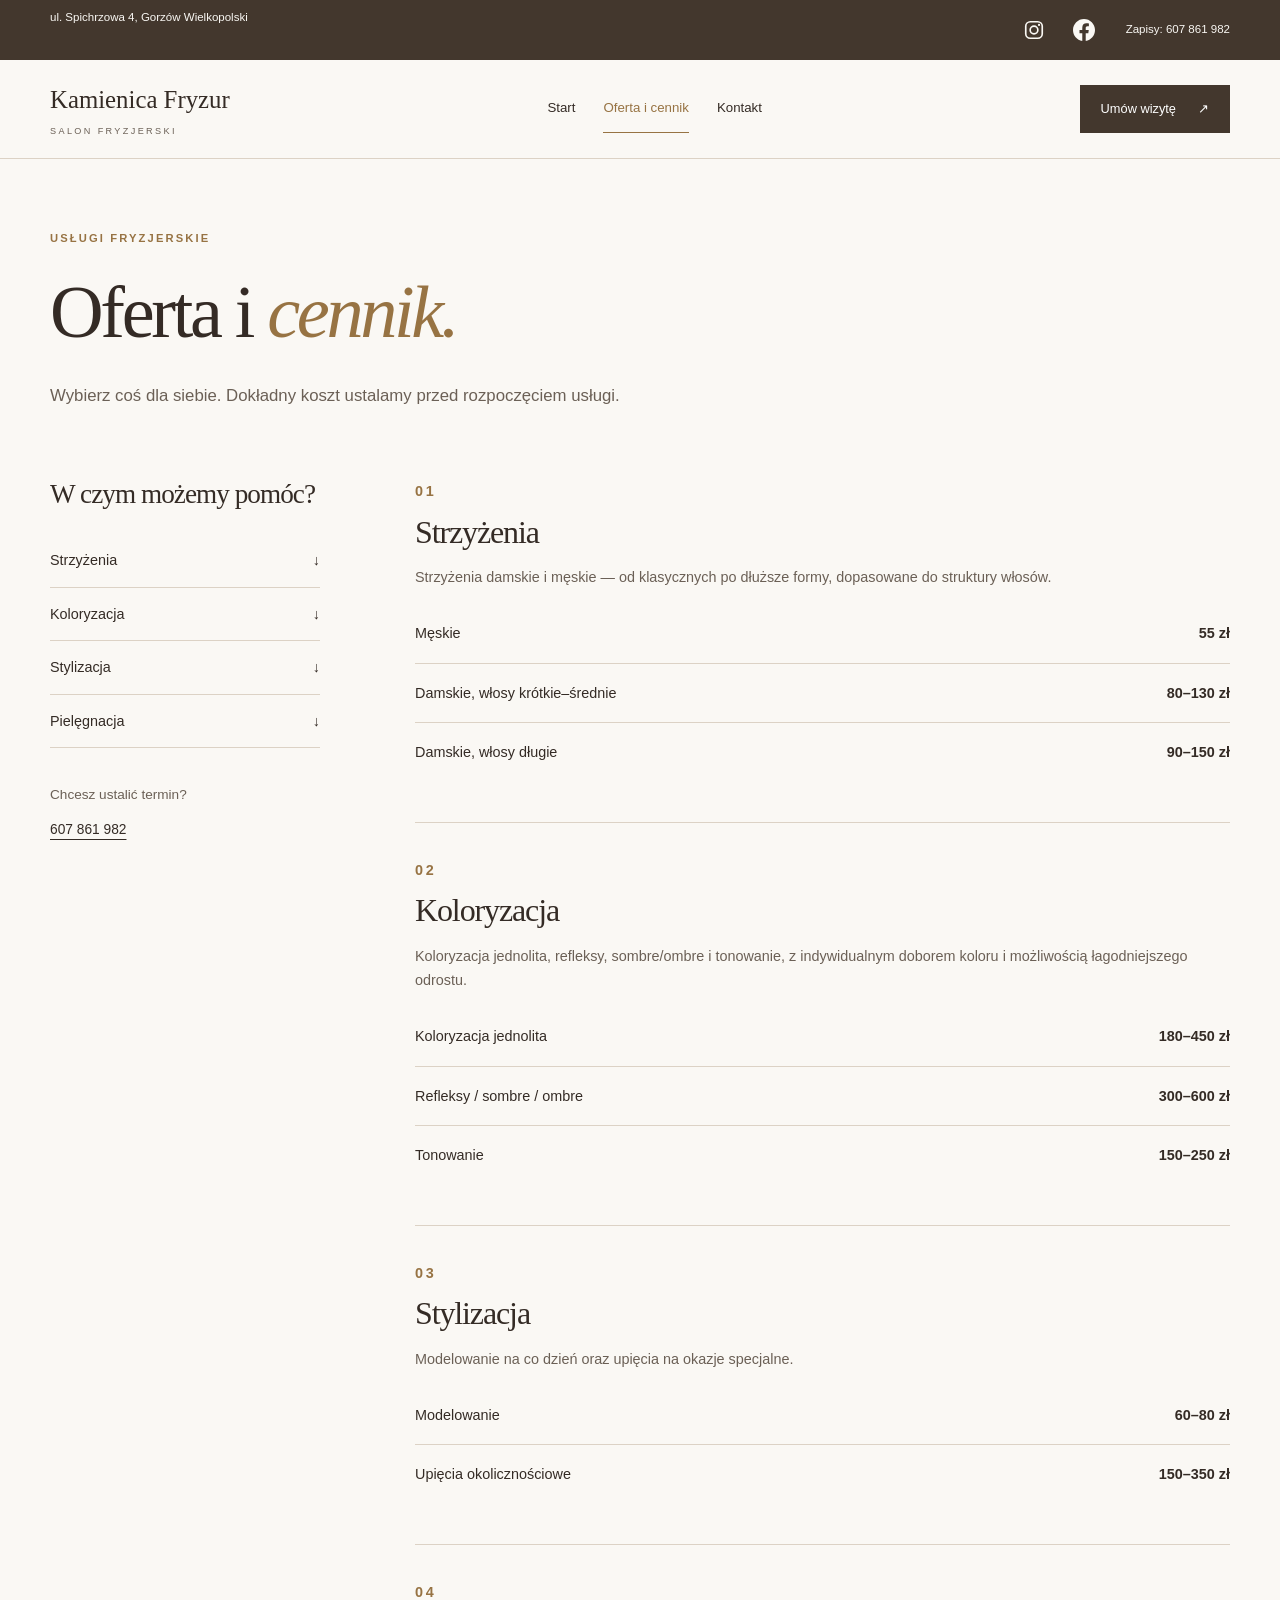
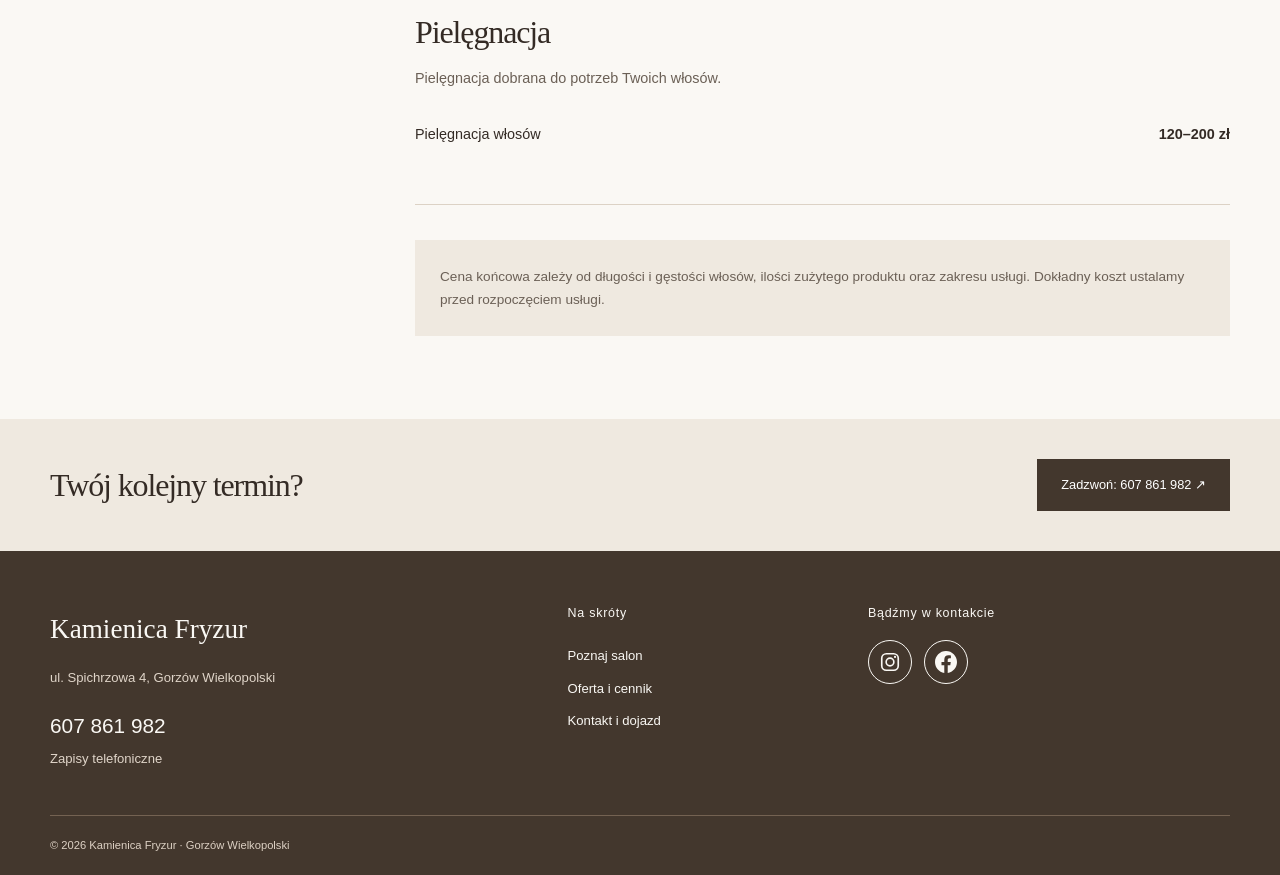
==== cennik.html @ d038a100 "Pierwsza wersja strony Kamienica Fryzur" ====
<!doctype html>
<html lang="pl">
<head>
<meta charset="utf-8">
<meta name="viewport" content="width=device-width, initial-scale=1">
<title>Oferta i cennik — Kamienica Fryzur</title>
<meta name="description" content="Kamienica Fryzur — strzyżenia, koloryzacja, stylizacja i pielęgnacja włosów. ul. Spichrzowa 4, Gorzów Wielkopolski. Zapisy: 607 861 982.">
<link rel="stylesheet" href="static/css/style.css">
</head>
<body>
<a class="skip-link" href="#main">Przejdź do treści</a>
<div class="topbar"><div class="wrap"><span>ul. Spichrzowa 4, Gorzów Wielkopolski</span><div class="topbar-links">
<div class="social-links social-icons">
  <a href="https://www.instagram.com/kamienicafryzur/" target="_blank" rel="noopener noreferrer" aria-label="Instagram — @kamienicafryzur" title="Instagram — @kamienicafryzur"><svg viewBox="0 0 24 24" width="24" height="24" aria-hidden="true" focusable="false">

<rect x="3" y="3" width="18" height="18" rx="5" fill="none" stroke="currentColor" stroke-width="1.8"/>
<circle cx="12" cy="12" r="4.2" fill="none" stroke="currentColor" stroke-width="1.8"/>
<circle cx="17.5" cy="6.5" r="1.2" fill="currentColor"/>

</svg></a>
  
  
  
  
  <a href="https://www.facebook.com/profile.php?id=61594043500517" target="_blank" rel="noopener noreferrer" aria-label="Facebook — Kamienica Fryzur Malgorzata Grossy" title="Facebook — Kamienica Fryzur Malgorzata Grossy"><svg viewBox="0 0 24 24" width="24" height="24" aria-hidden="true" focusable="false">

<path fill="currentColor" d="M24 12.073C24 5.405 18.627 0 12 0S0 5.405 0 12.073C0 18.1 4.388 23.094 10.125 24v-8.437H7.078v-3.49h3.047V9.413c0-3.026 1.792-4.697 4.533-4.697 1.312 0 2.686.236 2.686.236v2.971h-1.513c-1.49 0-1.956.931-1.956 1.887v2.263h3.328l-.532 3.49h-2.796V24C19.612 23.094 24 18.1 24 12.073z"/>

</svg></a>
  
  
</div><a href="tel:+48607861982">Zapisy: 607 861 982</a></div></div></div>
<header class="site-header">
  <div class="wrap header-inner">
    <a class="brand" href="index.html" aria-label="Kamienica Fryzur — strona główna"><span>Kamienica Fryzur</span><small>SALON FRYZJERSKI</small></a>
    <nav class="nav" aria-label="Menu główne">
      <a href="index.html">Start</a><a href="cennik.html" aria-current="page">Oferta i cennik</a><a href="kontakt.html">Kontakt</a>
    </nav>
    <a class="button header-call" href="tel:+48607861982">Umów wizytę <span aria-hidden="true">↗</span></a>
  </div>
</header>
<main id="main">
<section class="page-heading wrap"><p class="eyebrow">Usługi fryzjerskie</p><h1>Oferta i <em>cennik.</em></h1><p class="lead">Wybierz coś dla siebie. Dokładny koszt ustalamy przed rozpoczęciem usługi.</p></section>
<section class="wrap pricing-layout" aria-label="Cennik usług">
  <aside class="pricing-aside"><h2>W czym możemy pomóc?</h2><nav aria-label="Kategorie usług"><a href="#1">Strzyżenia <span aria-hidden="true">↓</span></a><a href="#2">Koloryzacja <span aria-hidden="true">↓</span></a><a href="#3">Stylizacja <span aria-hidden="true">↓</span></a><a href="#4">Pielęgnacja <span aria-hidden="true">↓</span></a></nav><p>Chcesz ustalić termin?</p><a class="text-link" href="tel:+48607861982">607 861 982</a></aside>
  <div><section class="price-group" id="1"><p class="eyebrow">01</p><h2>Strzyżenia</h2><p>Strzyżenia damskie i męskie — od klasycznych po dłuższe formy, dopasowane do struktury włosów.</p><table><caption class="sr-only">Strzyżenia — ceny</caption><thead class="sr-only"><tr><th scope="col">Usługa</th><th scope="col">Cena</th></tr></thead><tbody><tr><th scope="row">Męskie</th><td>55 zł</td></tr><tr><th scope="row">Damskie, włosy krótkie–średnie</th><td>80–130 zł</td></tr><tr><th scope="row">Damskie, włosy długie</th><td>90–150 zł</td></tr></tbody></table></section><section class="price-group" id="2"><p class="eyebrow">02</p><h2>Koloryzacja</h2><p>Koloryzacja jednolita, refleksy, sombre/ombre i tonowanie, z indywidualnym doborem koloru i możliwością łagodniejszego odrostu.</p><table><caption class="sr-only">Koloryzacja — ceny</caption><thead class="sr-only"><tr><th scope="col">Usługa</th><th scope="col">Cena</th></tr></thead><tbody><tr><th scope="row">Koloryzacja jednolita</th><td>180–450 zł</td></tr><tr><th scope="row">Refleksy / sombre / ombre</th><td>300–600 zł</td></tr><tr><th scope="row">Tonowanie</th><td>150–250 zł</td></tr></tbody></table></section><section class="price-group" id="3"><p class="eyebrow">03</p><h2>Stylizacja</h2><p>Modelowanie na co dzień oraz upięcia na okazje specjalne.</p><table><caption class="sr-only">Stylizacja — ceny</caption><thead class="sr-only"><tr><th scope="col">Usługa</th><th scope="col">Cena</th></tr></thead><tbody><tr><th scope="row">Modelowanie</th><td>60–80 zł</td></tr><tr><th scope="row">Upięcia okolicznościowe</th><td>150–350 zł</td></tr></tbody></table></section><section class="price-group" id="4"><p class="eyebrow">04</p><h2>Pielęgnacja</h2><p>Pielęgnacja dobrana do potrzeb Twoich włosów.</p><table><caption class="sr-only">Pielęgnacja — ceny</caption><thead class="sr-only"><tr><th scope="col">Usługa</th><th scope="col">Cena</th></tr></thead><tbody><tr><th scope="row">Pielęgnacja włosów</th><td>120–200 zł</td></tr></tbody></table></section><p class="pricing-note">Cena końcowa zależy od długości i gęstości włosów, ilości zużytego produktu oraz zakresu usługi. Dokładny koszt ustalamy przed rozpoczęciem usługi.</p></div>
</section>
<section class="booking-strip"><div class="wrap"><h2>Twój kolejny termin?</h2><a class="button" href="tel:+48607861982">Zadzwoń: 607 861 982 ↗</a></div></section>
</main>
<footer class="site-footer">
  <div class="wrap footer-grid">
    <div><p class="footer-brand">Kamienica Fryzur</p><p>ul. Spichrzowa 4, Gorzów Wielkopolski</p><a class="footer-phone" href="tel:+48607861982">607 861 982</a><p class="footer-note">Zapisy telefoniczne</p></div>
    <div><h2>Na skróty</h2><a href="index.html">Poznaj salon</a><a href="cennik.html">Oferta i cennik</a><a href="kontakt.html">Kontakt i dojazd</a></div>
    <div><h2>Bądźmy w kontakcie</h2>
<div class="social-links social-icons">
  <a href="https://www.instagram.com/kamienicafryzur/" target="_blank" rel="noopener noreferrer" aria-label="Instagram — @kamienicafryzur" title="Instagram — @kamienicafryzur"><svg viewBox="0 0 24 24" width="24" height="24" aria-hidden="true" focusable="false">

<rect x="3" y="3" width="18" height="18" rx="5" fill="none" stroke="currentColor" stroke-width="1.8"/>
<circle cx="12" cy="12" r="4.2" fill="none" stroke="currentColor" stroke-width="1.8"/>
<circle cx="17.5" cy="6.5" r="1.2" fill="currentColor"/>

</svg></a>
  
  
  
  
  <a href="https://www.facebook.com/profile.php?id=61594043500517" target="_blank" rel="noopener noreferrer" aria-label="Facebook — Kamienica Fryzur Malgorzata Grossy" title="Facebook — Kamienica Fryzur Malgorzata Grossy"><svg viewBox="0 0 24 24" width="24" height="24" aria-hidden="true" focusable="false">

<path fill="currentColor" d="M24 12.073C24 5.405 18.627 0 12 0S0 5.405 0 12.073C0 18.1 4.388 23.094 10.125 24v-8.437H7.078v-3.49h3.047V9.413c0-3.026 1.792-4.697 4.533-4.697 1.312 0 2.686.236 2.686.236v2.971h-1.513c-1.49 0-1.956.931-1.956 1.887v2.263h3.328l-.532 3.49h-2.796V24C19.612 23.094 24 18.1 24 12.073z"/>

</svg></a>
  
  
</div></div>
  </div>
  <div class="wrap copyright">© 2026 Kamienica Fryzur · Gorzów Wielkopolski</div>
</footer>
</body>
</html>
---- static/css/style.css ----
:root{--cream:#faf8f4;--paper:#fffefa;--beige:#efe9e0;--ink:#342b25;--muted:#6b6056;--gold:#977343;--line:#dcd2c5;--brown:#43372d;color-scheme:light}
*{box-sizing:border-box}html{scroll-behavior:smooth;scroll-padding-top:115px}body{margin:0;background:var(--cream);color:var(--ink);font-family:Arial,Helvetica,sans-serif;font-size:16px;line-height:1.7}a{color:inherit;text-underline-offset:5px}a,button{-webkit-tap-highlight-color:transparent}a:focus-visible{outline:3px solid var(--gold);outline-offset:5px}img{max-width:100%;height:auto;display:block}h1,h2,h3,p{margin-top:0}h1,h2,h3{font-family:Georgia,'Times New Roman',serif;font-weight:400;line-height:1.15}h1{font-size:clamp(2.8rem,5.8vw,5.4rem);letter-spacing:-.045em;margin-bottom:25px}h2{font-size:clamp(2rem,3.5vw,3.2rem);letter-spacing:-.035em;margin-bottom:24px}h3{font-size:1.65rem}em{font-weight:400;color:var(--gold)}p{color:var(--muted)}.wrap{width:min(1180px,calc(100% - 80px));margin-inline:auto}.eyebrow{font-size:.7rem;font-weight:600;letter-spacing:.19em;text-transform:uppercase;color:var(--gold);margin-bottom:22px}.topbar{background:var(--brown);color:var(--cream);font-size:.72rem}.topbar .wrap{display:flex;justify-content:space-between;gap:20px;padding-block:8px}.topbar a{text-decoration:none}.site-header{background:var(--cream);position:sticky;top:0;z-index:10;border-bottom:1px solid var(--line)}.header-inner{min-height:98px;display:flex;align-items:center;justify-content:space-between;gap:28px}.brand{text-decoration:none;white-space:nowrap}.brand span{display:block;font-family:Georgia,serif;font-size:1.55rem}.brand small{display:block;font-size:.57rem;letter-spacing:.26em;margin-top:3px;color:var(--muted)}.nav{display:flex;gap:28px}.nav a{padding-block:12px;text-decoration:none;font-size:.83rem;border-bottom:1px solid transparent}.nav a[aria-current],.nav a:hover{border-color:var(--gold);color:var(--gold)}.button{display:inline-flex;align-items:center;justify-content:center;gap:22px;background:var(--brown);color:white;padding:15px 24px;text-decoration:none;font-size:.8rem;min-height:48px;transition:background .2s}.button:hover{background:#6c523c}.header-call{padding:12px 21px}.text-link{font-size:.86rem;display:inline-block;padding-block:12px}.hero{border-bottom:1px solid var(--line)}.hero-grid{display:grid;grid-template-columns:1.1fr 1fr;align-items:center;gap:70px;padding-block:70px 80px}.hero-copy{padding-block:16px}.lead{font-size:1.05rem;max-width:540px;line-height:1.9}.actions{display:flex;align-items:center;flex-wrap:wrap;gap:24px;margin-top:30px}.hero-phone{font-size:.8rem;margin:22px 0 0}.hero-phone a{text-decoration:none;color:var(--ink)}.logo-panel{padding:25px;background:var(--paper);border:1px solid var(--line)}.section{padding-block:85px}.section-heading{display:flex;justify-content:space-between;align-items:end;gap:40px;margin-bottom:38px}.section-heading h2{margin-bottom:0}.section-heading>p{font-size:.92rem}.offer-grid{display:grid;grid-template-columns:repeat(4,1fr);border-top:1px solid var(--line);border-bottom:1px solid var(--line)}.offer-card{padding:30px 26px;display:flex;flex-direction:column;border-right:1px solid var(--line)}.offer-card:first-child{padding-left:0}.offer-card:last-child{border-right:0;padding-right:0}.item-number{font-family:Georgia,serif;color:var(--gold);font-size:.95rem;margin-bottom:30px}.offer-card h3{margin-bottom:16px}.offer-card p{font-size:.87rem;line-height:1.8}.offer-card a{display:flex;justify-content:space-between;margin-top:auto;padding-top:20px;color:var(--gold);font-size:.88rem;text-decoration:none}.offer-card a:hover{text-decoration:underline}.soft-section{background:var(--beige)}.about-grid{display:grid;grid-template-columns:1fr 1fr;gap:100px}.large-copy{font-family:Georgia,serif;font-size:1.65rem;line-height:1.5;color:var(--ink)}.contact-preview{display:grid;grid-template-columns:1.2fr 1fr;gap:100px;align-items:center}.social-panel{border-left:1px solid var(--line);padding-left:45px}.social-panel>p{font-size:.9rem}.social-links{display:grid}.social-links>a{display:flex;align-items:center;justify-content:space-between;gap:18px;padding:15px 0;border-bottom:1px solid var(--line);text-decoration:none;font-size:.9rem}.social-links>a:hover{color:var(--gold)}.social-links small{display:block;font-size:.73rem;line-height:1.5;margin-top:3px;overflow-wrap:anywhere}.site-footer{background:var(--brown);color:var(--cream);padding-top:55px}.footer-grid{display:grid;grid-template-columns:1.25fr .65fr 1fr;gap:65px;padding-bottom:45px}.footer-grid p{color:#e0d5c9;font-size:.82rem}.footer-grid .footer-brand{font-family:Georgia,serif;font-size:1.7rem;color:var(--cream);margin-bottom:15px}.footer-grid h2{font-family:Arial,sans-serif;font-size:.78rem;letter-spacing:.06em;margin-bottom:20px}.footer-grid>div>a{display:block;width:fit-content;font-size:.82rem;padding-block:5px;text-decoration:none}.footer-grid>div>a:hover{text-decoration:underline}.footer-grid .footer-phone{font-size:1.3rem}.footer-note{margin-bottom:0}.site-footer .social-links>a{border-color:#746252;padding-top:0;margin-bottom:12px}.copyright{border-top:1px solid #746252;font-size:.7rem;color:#ddd1c4;padding-block:20px}.page-heading{padding-block:70px 50px}.page-heading .lead{max-width:620px}.pricing-layout{display:grid;grid-template-columns:270px 1fr;gap:95px;padding-bottom:70px}.pricing-aside h2{font-size:1.7rem}.pricing-aside nav{display:grid;margin-bottom:35px}.pricing-aside nav a{display:flex;justify-content:space-between;text-decoration:none;border-bottom:1px solid var(--line);padding:14px 0;font-size:.9rem}.pricing-aside>p{font-size:.85rem;margin-bottom:0}.price-group{padding-bottom:40px;margin-bottom:35px;border-bottom:1px solid var(--line);scroll-margin-top:15px}.price-group h2{font-size:2rem;margin-bottom:15px}.price-group .eyebrow{margin-bottom:10px}.price-group>p{font-size:.9rem}table{width:100%;border-collapse:collapse}th,td{text-align:left;padding:17px 0;border-bottom:1px solid var(--line);font-size:.9rem}th{font-weight:400;padding-right:16px}td{text-align:right;white-space:nowrap;font-weight:600}tbody tr:last-child>*{border-bottom:0}.pricing-note{background:var(--beige);padding:25px;font-size:.85rem}.booking-strip{background:var(--beige);padding-block:40px}.booking-strip .wrap{display:flex;align-items:center;justify-content:space-between;gap:25px}.booking-strip h2{font-size:2rem;margin:0}.contact-grid{display:grid;grid-template-columns:repeat(3,1fr);border-block:1px solid var(--line)}.contact-card{padding:35px 28px;border-right:1px solid var(--line)}.contact-card:first-child{padding-left:0}.contact-card:last-child{padding-right:0;border:0}.contact-card h2{font-size:1.7rem}.contact-phone{font-family:Georgia,serif;font-size:2rem;text-decoration:none}.contact-card p:not(.eyebrow){font-size:.9rem}.contact-card .address{font-size:1.1rem;max-width:230px;color:var(--ink)}.contact-card .button{margin-top:15px}.map-section{padding-block:65px 80px}.map-section h2{font-size:2rem}.map-embed{border:1px solid var(--line);background:var(--beige)}iframe{display:block;border:0}.social-page{max-width:620px;min-height:35vh;padding-bottom:70px}.social-page>.text-link{margin-top:30px}.sr-only{position:absolute;width:1px;height:1px;padding:0;margin:-1px;overflow:hidden;clip:rect(0,0,0,0);white-space:nowrap;border:0}.skip-link{position:fixed;left:10px;top:-100px;z-index:50;background:var(--brown);color:white;padding:12px}.skip-link:focus{top:10px}
@media(max-width:1000px){.wrap{width:calc(100% - 48px)}.header-call{display:none}.hero-grid{gap:35px}.offer-grid{grid-template-columns:repeat(2,1fr)}.offer-card,.offer-card:first-child,.offer-card:last-child{padding:28px}.offer-card:nth-child(2){border-right:0}.offer-card:nth-child(-n+2){border-bottom:1px solid var(--line)}.contact-preview,.about-grid{gap:45px}.pricing-layout{grid-template-columns:210px 1fr;gap:45px}.contact-grid{grid-template-columns:1fr 1fr}.contact-card:nth-child(2){border-right:0}.contact-card:last-child{grid-column:1/-1;padding:30px 0;border-top:1px solid var(--line)}.footer-grid{gap:30px}}
@media(max-width:640px){html{scroll-padding-top:140px}.wrap{width:calc(100% - 36px)}.topbar .wrap{justify-content:center}.topbar span{display:none}.header-inner{flex-direction:column;gap:9px;padding-block:15px 10px;min-height:0}.brand{text-align:center}.brand span{font-size:1.4rem}.brand small{font-size:.5rem}.nav{gap:26px}.nav a{font-size:.8rem;padding-block:6px}.hero-grid{grid-template-columns:1fr;gap:32px;padding-block:40px}.hero-copy{padding:0}.hero h1{font-size:3.6rem}.eyebrow{font-size:.63rem;letter-spacing:.13em}.lead{font-size:.96rem}.actions{gap:15px;margin-top:24px}.logo-panel{max-width:350px;width:100%;margin-inline:auto;padding:18px}.section{padding-block:52px}.section-heading{display:block;margin-bottom:25px}.section-heading>p{margin-top:20px}.offer-card,.offer-card:first-child,.offer-card:last-child{padding:22px 14px}.offer-card:nth-child(odd){padding-left:0}.offer-card:nth-child(even){padding-right:0}.offer-card h3{font-size:1.4rem}.offer-card p{font-size:.8rem}.item-number{margin-bottom:18px}.about-grid,.contact-preview,.footer-grid,.pricing-layout,.contact-grid{grid-template-columns:1fr;gap:28px}.social-panel{padding:28px 0 0;border-left:0;border-top:1px solid var(--line)}.footer-grid{gap:30px}.page-heading{padding-block:45px 30px}.page-heading h1{font-size:2.9rem}.pricing-aside{margin-bottom:12px}.pricing-aside nav{grid-template-columns:1fr 1fr;column-gap:20px;margin-bottom:20px}.price-group{margin-bottom:25px;padding-bottom:25px}.booking-strip .wrap{align-items:flex-start;flex-direction:column}.contact-grid{gap:0}.contact-card,.contact-card:first-child,.contact-card:last-child{padding:28px 0;border-right:0;border-bottom:1px solid var(--line);border-top:0}.contact-card:last-child{border-bottom:0}.contact-card .address{max-width:none}.map-section{padding-block:40px 55px}}
@media(prefers-reduced-motion:reduce){html{scroll-behavior:auto}*{transition:none!important}}

.topbar .topbar-links{display:flex;align-items:center;gap:20px}.topbar-links a:hover{text-decoration:underline}@media(max-width:640px){.topbar .topbar-links{gap:14px;flex-wrap:wrap;justify-content:center;font-size:.68rem}}

/* Wspólne, klikalne ikony profili — także w nagłówku i stopce. */
.social-links.social-icons{display:flex;align-items:center;gap:12px}
.social-links.social-icons>a{display:inline-flex;align-items:center;justify-content:center;flex:0 0 44px;width:44px;height:44px;min-height:44px;padding:0;margin:0;border:1px solid currentColor;border-radius:50%;color:inherit}
.social-links.social-icons>a:hover{color:var(--gold);background:var(--beige)}
.social-icons svg{display:block;width:22px;height:22px}
.topbar .social-icons{gap:6px}
.topbar .social-icons>a{border:0}
.site-footer .social-icons>a:hover{color:var(--brown)}
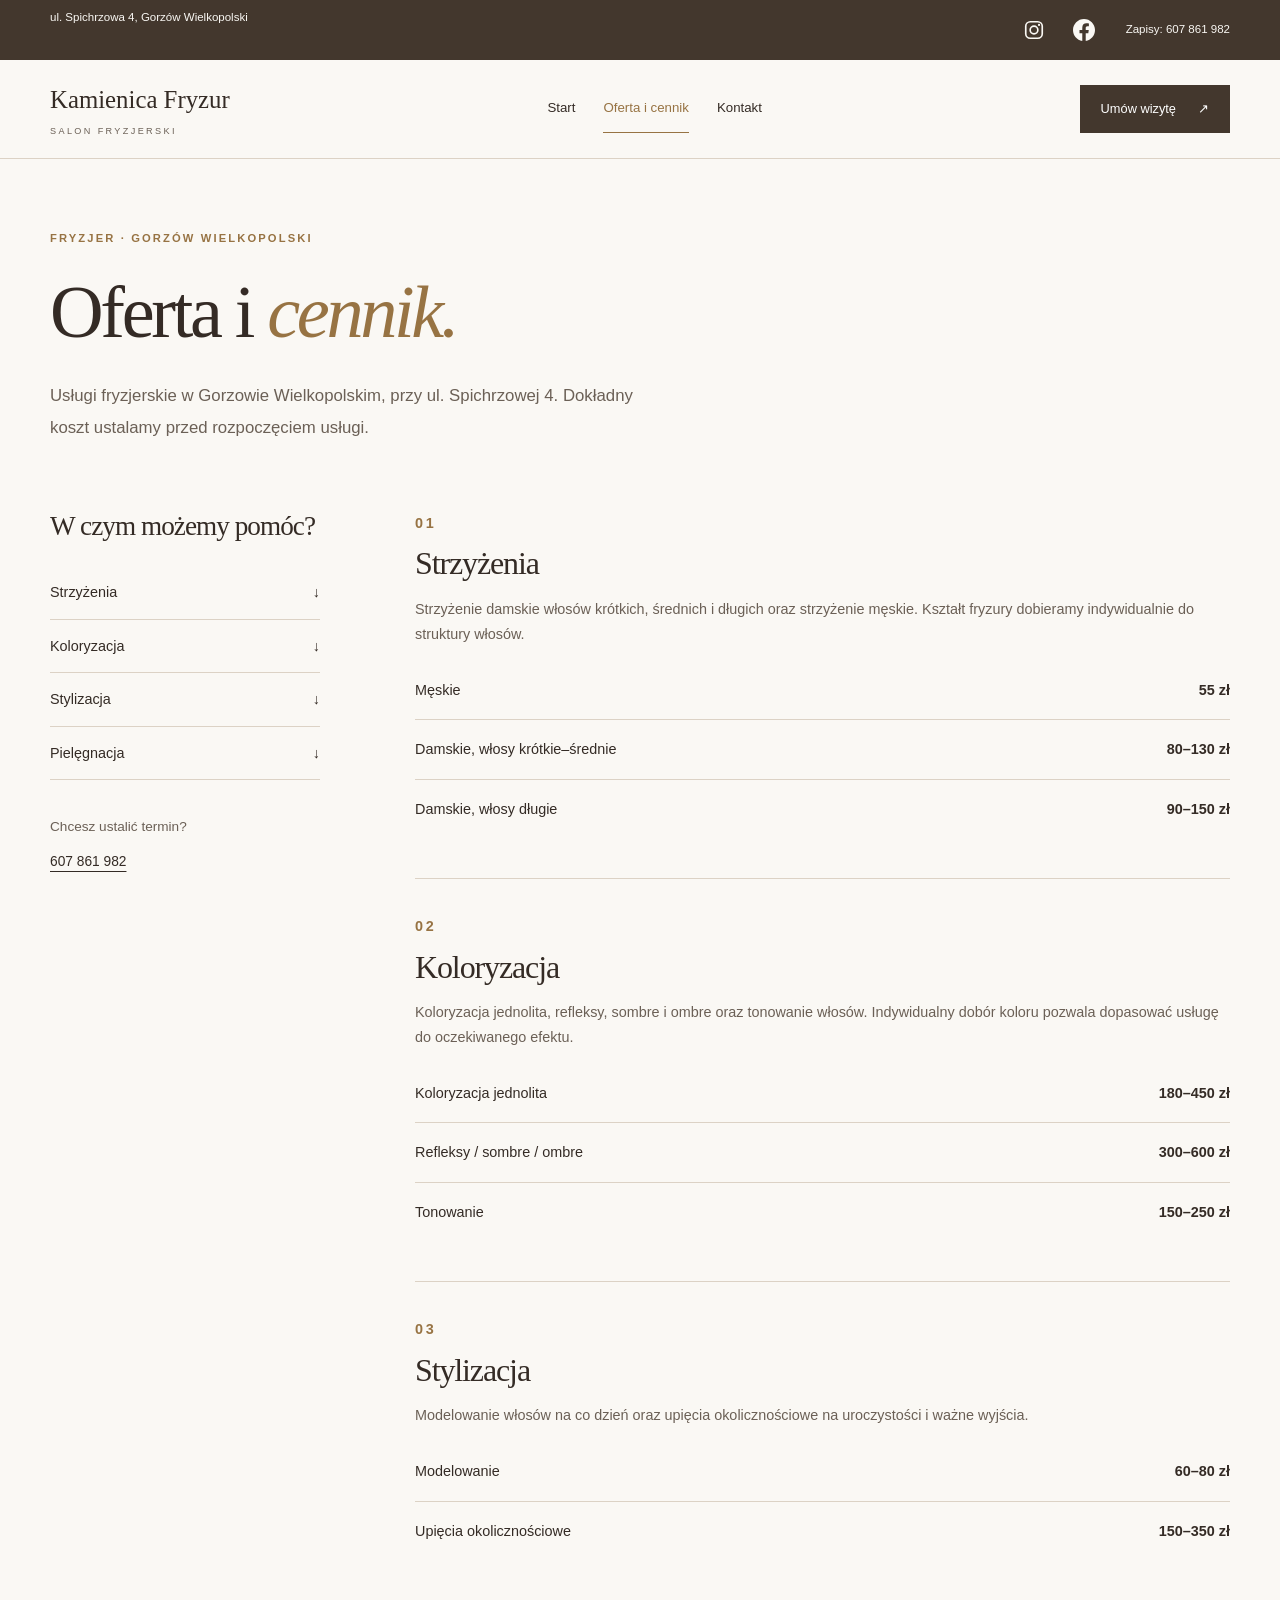
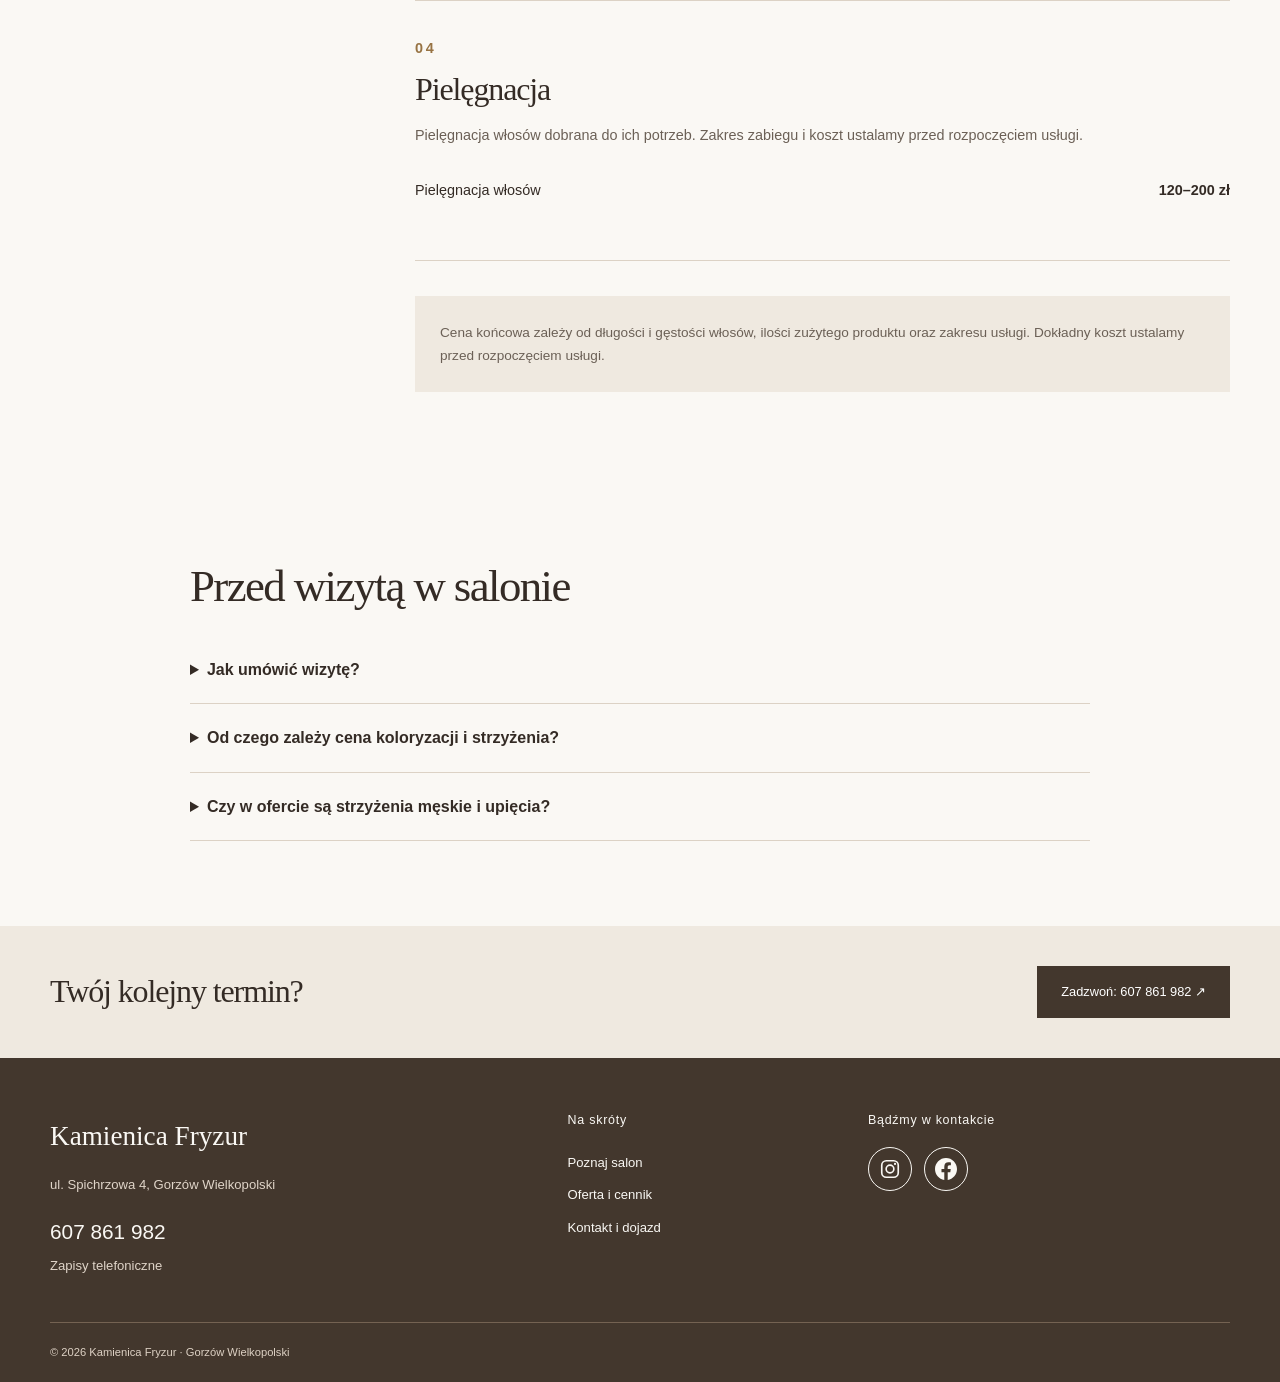
==== commit e2077c57: "Poprawa lokalnego SEO salonu" ====
--- a/cennik.html
+++ b/cennik.html
@@ -3,9 +3,112 @@
 <head>
 <meta charset="utf-8">
 <meta name="viewport" content="width=device-width, initial-scale=1">
-<title>Oferta i cennik — Kamienica Fryzur</title>
-<meta name="description" content="Kamienica Fryzur — strzyżenia, koloryzacja, stylizacja i pielęgnacja włosów. ul. Spichrzowa 4, Gorzów Wielkopolski. Zapisy: 607 861 982.">
+<title>Cennik fryzjera — Kamienica Fryzur, Gorzów Wielkopolski</title>
+
+
+
+<meta name="description" content="Sprawdź ceny strzyżeń damskich i męskich, koloryzacji, tonowania i upięć. Kamienica Fryzur, Gorzów Wielkopolski, ul. Spichrzowa 4. Tel. 607 861 982.">
+
+<link rel="canonical" href="https://kamienicafryzur.pl/cennik.html">
+<meta property="og:type" content="website">
+<meta property="og:site_name" content="Kamienica Fryzur">
+<meta property="og:locale" content="pl_PL">
+<meta property="og:title" content="Cennik fryzjera — Kamienica Fryzur, Gorzów Wielkopolski">
+<meta property="og:description" content="Sprawdź ceny strzyżeń damskich i męskich, koloryzacji, tonowania i upięć. Kamienica Fryzur, Gorzów Wielkopolski, ul. Spichrzowa 4. Tel. 607 861 982.">
+<meta property="og:url" content="https://kamienicafryzur.pl/cennik.html">
+<meta property="og:image" content="https://kamienicafryzur.pl/static/img/logo.png">
+<meta name="twitter:card" content="summary">
 <link rel="stylesheet" href="static/css/style.css">
+<script type="application/ld+json">{
+  "@context": "https://schema.org",
+  "@type": "HairSalon",
+  "@id": "https://kamienicafryzur.pl/#salon",
+  "name": "Kamienica Fryzur",
+  "image": "https://kamienicafryzur.pl/static/img/logo.png",
+  "url": "https://kamienicafryzur.pl/",
+  "telephone": "+48607861982",
+  "priceRange": "55–600 zł",
+  "address": {
+    "@type": "PostalAddress",
+    "streetAddress": "ul. Spichrzowa 4",
+    "addressLocality": "Gorzów Wielkopolski",
+    "addressCountry": "PL"
+  },
+  "areaServed": "Gorzów Wielkopolski",
+  "sameAs": [
+    "https://www.instagram.com/kamienicafryzur/",
+    "https://www.facebook.com/profile.php?id=61594043500517"
+  ],
+  "hasOfferCatalog": {
+    "@type": "OfferCatalog",
+    "name": "Usługi fryzjerskie",
+    "itemListElement": [
+      {
+        "@type": "Offer",
+        "itemOffered": {
+          "@type": "Service",
+          "name": "Strzyżenie męskie"
+        }
+      },
+      {
+        "@type": "Offer",
+        "itemOffered": {
+          "@type": "Service",
+          "name": "Strzyżenie damskie, włosy krótkie–średnie"
+        }
+      },
+      {
+        "@type": "Offer",
+        "itemOffered": {
+          "@type": "Service",
+          "name": "Strzyżenie damskie, włosy długie"
+        }
+      },
+      {
+        "@type": "Offer",
+        "itemOffered": {
+          "@type": "Service",
+          "name": "Modelowanie"
+        }
+      },
+      {
+        "@type": "Offer",
+        "itemOffered": {
+          "@type": "Service",
+          "name": "Koloryzacja jednolita"
+        }
+      },
+      {
+        "@type": "Offer",
+        "itemOffered": {
+          "@type": "Service",
+          "name": "Refleksy / sombre / ombre"
+        }
+      },
+      {
+        "@type": "Offer",
+        "itemOffered": {
+          "@type": "Service",
+          "name": "Tonowanie"
+        }
+      },
+      {
+        "@type": "Offer",
+        "itemOffered": {
+          "@type": "Service",
+          "name": "Upięcia okolicznościowe"
+        }
+      },
+      {
+        "@type": "Offer",
+        "itemOffered": {
+          "@type": "Service",
+          "name": "Pielęgnacja włosów"
+        }
+      }
+    ]
+  }
+}</script>
 </head>
 <body>
 <a class="skip-link" href="#main">Przejdź do treści</a>
@@ -40,10 +143,16 @@
   </div>
 </header>
 <main id="main">
-<section class="page-heading wrap"><p class="eyebrow">Usługi fryzjerskie</p><h1>Oferta i <em>cennik.</em></h1><p class="lead">Wybierz coś dla siebie. Dokładny koszt ustalamy przed rozpoczęciem usługi.</p></section>
+<section class="page-heading wrap"><p class="eyebrow">Fryzjer · Gorzów Wielkopolski</p><h1>Oferta i <em>cennik.</em></h1><p class="lead">Usługi fryzjerskie w Gorzowie Wielkopolskim, przy ul. Spichrzowej 4. Dokładny koszt ustalamy przed rozpoczęciem usługi.</p></section>
 <section class="wrap pricing-layout" aria-label="Cennik usług">
   <aside class="pricing-aside"><h2>W czym możemy pomóc?</h2><nav aria-label="Kategorie usług"><a href="#1">Strzyżenia <span aria-hidden="true">↓</span></a><a href="#2">Koloryzacja <span aria-hidden="true">↓</span></a><a href="#3">Stylizacja <span aria-hidden="true">↓</span></a><a href="#4">Pielęgnacja <span aria-hidden="true">↓</span></a></nav><p>Chcesz ustalić termin?</p><a class="text-link" href="tel:+48607861982">607 861 982</a></aside>
-  <div><section class="price-group" id="1"><p class="eyebrow">01</p><h2>Strzyżenia</h2><p>Strzyżenia damskie i męskie — od klasycznych po dłuższe formy, dopasowane do struktury włosów.</p><table><caption class="sr-only">Strzyżenia — ceny</caption><thead class="sr-only"><tr><th scope="col">Usługa</th><th scope="col">Cena</th></tr></thead><tbody><tr><th scope="row">Męskie</th><td>55 zł</td></tr><tr><th scope="row">Damskie, włosy krótkie–średnie</th><td>80–130 zł</td></tr><tr><th scope="row">Damskie, włosy długie</th><td>90–150 zł</td></tr></tbody></table></section><section class="price-group" id="2"><p class="eyebrow">02</p><h2>Koloryzacja</h2><p>Koloryzacja jednolita, refleksy, sombre/ombre i tonowanie, z indywidualnym doborem koloru i możliwością łagodniejszego odrostu.</p><table><caption class="sr-only">Koloryzacja — ceny</caption><thead class="sr-only"><tr><th scope="col">Usługa</th><th scope="col">Cena</th></tr></thead><tbody><tr><th scope="row">Koloryzacja jednolita</th><td>180–450 zł</td></tr><tr><th scope="row">Refleksy / sombre / ombre</th><td>300–600 zł</td></tr><tr><th scope="row">Tonowanie</th><td>150–250 zł</td></tr></tbody></table></section><section class="price-group" id="3"><p class="eyebrow">03</p><h2>Stylizacja</h2><p>Modelowanie na co dzień oraz upięcia na okazje specjalne.</p><table><caption class="sr-only">Stylizacja — ceny</caption><thead class="sr-only"><tr><th scope="col">Usługa</th><th scope="col">Cena</th></tr></thead><tbody><tr><th scope="row">Modelowanie</th><td>60–80 zł</td></tr><tr><th scope="row">Upięcia okolicznościowe</th><td>150–350 zł</td></tr></tbody></table></section><section class="price-group" id="4"><p class="eyebrow">04</p><h2>Pielęgnacja</h2><p>Pielęgnacja dobrana do potrzeb Twoich włosów.</p><table><caption class="sr-only">Pielęgnacja — ceny</caption><thead class="sr-only"><tr><th scope="col">Usługa</th><th scope="col">Cena</th></tr></thead><tbody><tr><th scope="row">Pielęgnacja włosów</th><td>120–200 zł</td></tr></tbody></table></section><p class="pricing-note">Cena końcowa zależy od długości i gęstości włosów, ilości zużytego produktu oraz zakresu usługi. Dokładny koszt ustalamy przed rozpoczęciem usługi.</p></div>
+  <div><section class="price-group" id="1"><p class="eyebrow">01</p><h2>Strzyżenia</h2><p>Strzyżenie damskie włosów krótkich, średnich i długich oraz strzyżenie męskie. Kształt fryzury dobieramy indywidualnie do struktury włosów.</p><table><caption class="sr-only">Strzyżenia — ceny</caption><thead class="sr-only"><tr><th scope="col">Usługa</th><th scope="col">Cena</th></tr></thead><tbody><tr><th scope="row">Męskie</th><td>55 zł</td></tr><tr><th scope="row">Damskie, włosy krótkie–średnie</th><td>80–130 zł</td></tr><tr><th scope="row">Damskie, włosy długie</th><td>90–150 zł</td></tr></tbody></table></section><section class="price-group" id="2"><p class="eyebrow">02</p><h2>Koloryzacja</h2><p>Koloryzacja jednolita, refleksy, sombre i ombre oraz tonowanie włosów. Indywidualny dobór koloru pozwala dopasować usługę do oczekiwanego efektu.</p><table><caption class="sr-only">Koloryzacja — ceny</caption><thead class="sr-only"><tr><th scope="col">Usługa</th><th scope="col">Cena</th></tr></thead><tbody><tr><th scope="row">Koloryzacja jednolita</th><td>180–450 zł</td></tr><tr><th scope="row">Refleksy / sombre / ombre</th><td>300–600 zł</td></tr><tr><th scope="row">Tonowanie</th><td>150–250 zł</td></tr></tbody></table></section><section class="price-group" id="3"><p class="eyebrow">03</p><h2>Stylizacja</h2><p>Modelowanie włosów na co dzień oraz upięcia okolicznościowe na uroczystości i ważne wyjścia.</p><table><caption class="sr-only">Stylizacja — ceny</caption><thead class="sr-only"><tr><th scope="col">Usługa</th><th scope="col">Cena</th></tr></thead><tbody><tr><th scope="row">Modelowanie</th><td>60–80 zł</td></tr><tr><th scope="row">Upięcia okolicznościowe</th><td>150–350 zł</td></tr></tbody></table></section><section class="price-group" id="4"><p class="eyebrow">04</p><h2>Pielęgnacja</h2><p>Pielęgnacja włosów dobrana do ich potrzeb. Zakres zabiegu i koszt ustalamy przed rozpoczęciem usługi.</p><table><caption class="sr-only">Pielęgnacja — ceny</caption><thead class="sr-only"><tr><th scope="col">Usługa</th><th scope="col">Cena</th></tr></thead><tbody><tr><th scope="row">Pielęgnacja włosów</th><td>120–200 zł</td></tr></tbody></table></section><p class="pricing-note">Cena końcowa zależy od długości i gęstości włosów, ilości zużytego produktu oraz zakresu usługi. Dokładny koszt ustalamy przed rozpoczęciem usługi.</p></div>
+</section>
+<section class="wrap section faq" aria-labelledby="faq-title">
+<h2 id="faq-title">Przed wizytą w salonie</h2>
+<details><summary>Jak umówić wizytę?</summary><p>Zapisy przyjmujemy telefonicznie pod numerem <a href="tel:+48607861982">607 861 982</a>. Podczas rozmowy ustalimy termin i zakres usługi.</p></details>
+<details><summary>Od czego zależy cena koloryzacji i strzyżenia?</summary><p>Cena końcowa zależy od długości i gęstości włosów, ilości zużytego produktu oraz zakresu usługi. Dokładny koszt ustalamy przed rozpoczęciem usługi.</p></details>
+<details><summary>Czy w ofercie są strzyżenia męskie i upięcia?</summary><p>Tak. Strzyżenie męskie kosztuje 55 zł, a upięcia okolicznościowe 150–350 zł. Salon oferuje również strzyżenia damskie, modelowanie, koloryzację i pielęgnację włosów.</p></details>
 </section>
 <section class="booking-strip"><div class="wrap"><h2>Twój kolejny termin?</h2><a class="button" href="tel:+48607861982">Zadzwoń: 607 861 982 ↗</a></div></section>
 </main>
--- a/static/css/style.css
+++ b/static/css/style.css
@@ -14,3 +14,5 @@
 .topbar .social-icons{gap:6px}
 .topbar .social-icons>a{border:0}
 .site-footer .social-icons>a:hover{color:var(--brown)}
+
+.hero h1.local-heading{font-size:clamp(2.4rem,4.3vw,4rem)}.faq{max-width:900px}.faq details{border-bottom:1px solid var(--line);padding:20px 0}.faq summary{cursor:pointer;font-weight:600}.faq details p{margin:16px 0 0}
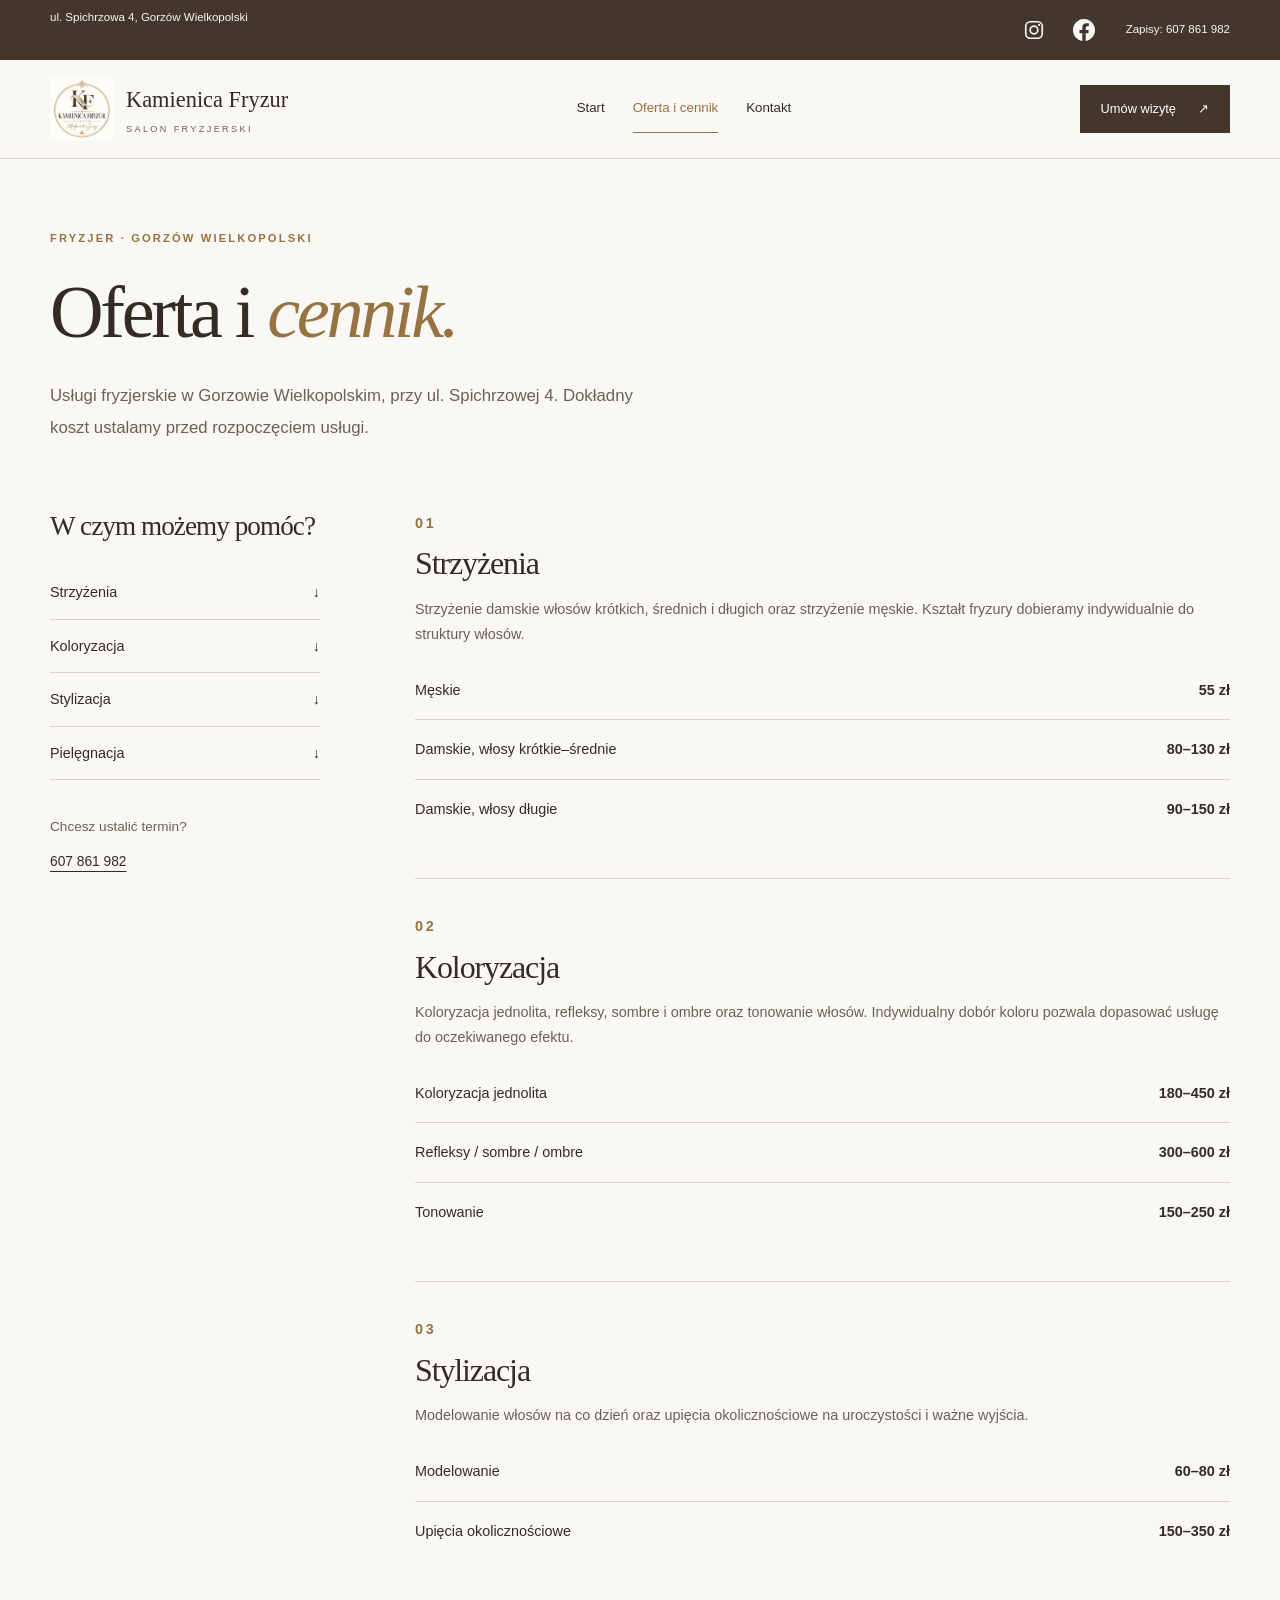
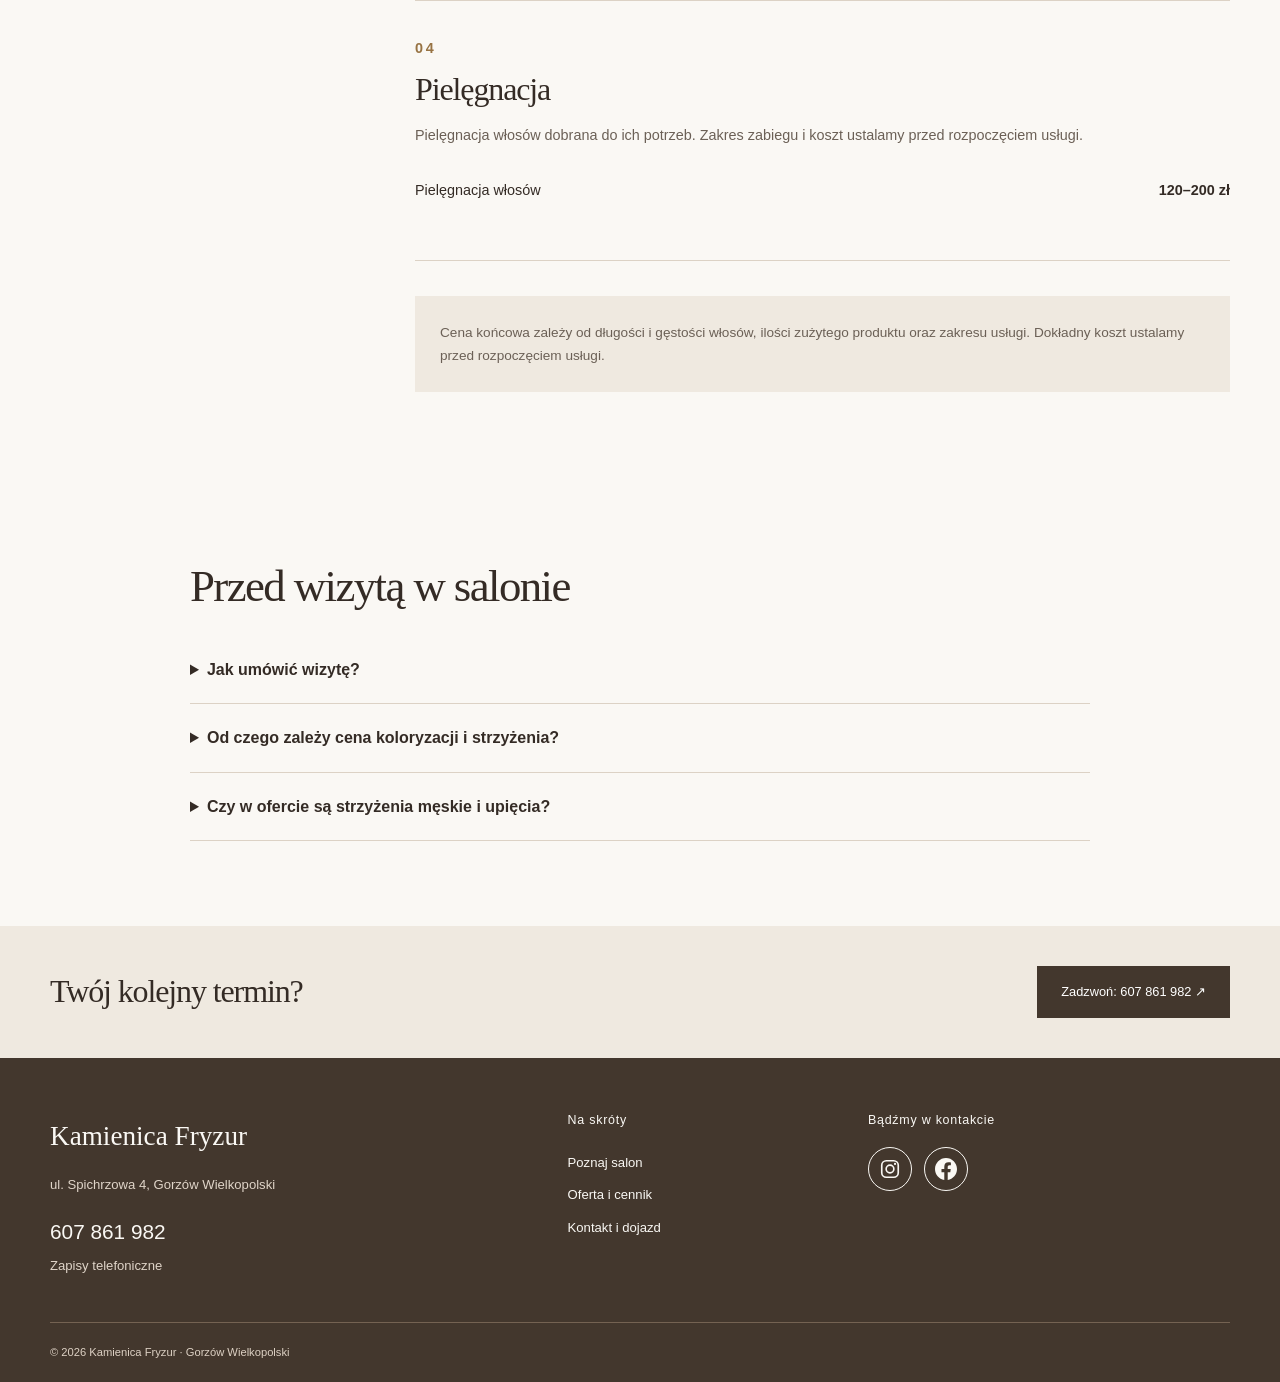
==== commit d7cb0e55: "Nowe hero na stronie Start: pełnoszerokie zdjęcie start.png, małe logo w nagłówku Co-Authored-By: Cl" ====
--- a/cennik.html
+++ b/cennik.html
@@ -135,7 +135,7 @@
 </div><a href="tel:+48607861982">Zapisy: 607 861 982</a></div></div></div>
 <header class="site-header">
   <div class="wrap header-inner">
-    <a class="brand" href="index.html" aria-label="Kamienica Fryzur — strona główna"><span>Kamienica Fryzur</span><small>SALON FRYZJERSKI</small></a>
+    <a class="brand" href="index.html" aria-label="Kamienica Fryzur — strona główna"><img class="header-logo" src="static/img/logo.png" width="64" height="64" alt=""><span class="brand-wordmark">Kamienica Fryzur<small>SALON FRYZJERSKI</small></span></a>
     <nav class="nav" aria-label="Menu główne">
       <a href="index.html">Start</a><a href="cennik.html" aria-current="page">Oferta i cennik</a><a href="kontakt.html">Kontakt</a>
     </nav>
--- a/static/css/style.css
+++ b/static/css/style.css
@@ -1,7 +1,7 @@
 :root{--cream:#faf8f4;--paper:#fffefa;--beige:#efe9e0;--ink:#342b25;--muted:#6b6056;--gold:#977343;--line:#dcd2c5;--brown:#43372d;color-scheme:light}
-*{box-sizing:border-box}html{scroll-behavior:smooth;scroll-padding-top:115px}body{margin:0;background:var(--cream);color:var(--ink);font-family:Arial,Helvetica,sans-serif;font-size:16px;line-height:1.7}a{color:inherit;text-underline-offset:5px}a,button{-webkit-tap-highlight-color:transparent}a:focus-visible{outline:3px solid var(--gold);outline-offset:5px}img{max-width:100%;height:auto;display:block}h1,h2,h3,p{margin-top:0}h1,h2,h3{font-family:Georgia,'Times New Roman',serif;font-weight:400;line-height:1.15}h1{font-size:clamp(2.8rem,5.8vw,5.4rem);letter-spacing:-.045em;margin-bottom:25px}h2{font-size:clamp(2rem,3.5vw,3.2rem);letter-spacing:-.035em;margin-bottom:24px}h3{font-size:1.65rem}em{font-weight:400;color:var(--gold)}p{color:var(--muted)}.wrap{width:min(1180px,calc(100% - 80px));margin-inline:auto}.eyebrow{font-size:.7rem;font-weight:600;letter-spacing:.19em;text-transform:uppercase;color:var(--gold);margin-bottom:22px}.topbar{background:var(--brown);color:var(--cream);font-size:.72rem}.topbar .wrap{display:flex;justify-content:space-between;gap:20px;padding-block:8px}.topbar a{text-decoration:none}.site-header{background:var(--cream);position:sticky;top:0;z-index:10;border-bottom:1px solid var(--line)}.header-inner{min-height:98px;display:flex;align-items:center;justify-content:space-between;gap:28px}.brand{text-decoration:none;white-space:nowrap}.brand span{display:block;font-family:Georgia,serif;font-size:1.55rem}.brand small{display:block;font-size:.57rem;letter-spacing:.26em;margin-top:3px;color:var(--muted)}.nav{display:flex;gap:28px}.nav a{padding-block:12px;text-decoration:none;font-size:.83rem;border-bottom:1px solid transparent}.nav a[aria-current],.nav a:hover{border-color:var(--gold);color:var(--gold)}.button{display:inline-flex;align-items:center;justify-content:center;gap:22px;background:var(--brown);color:white;padding:15px 24px;text-decoration:none;font-size:.8rem;min-height:48px;transition:background .2s}.button:hover{background:#6c523c}.header-call{padding:12px 21px}.text-link{font-size:.86rem;display:inline-block;padding-block:12px}.hero{border-bottom:1px solid var(--line)}.hero-grid{display:grid;grid-template-columns:1.1fr 1fr;align-items:center;gap:70px;padding-block:70px 80px}.hero-copy{padding-block:16px}.lead{font-size:1.05rem;max-width:540px;line-height:1.9}.actions{display:flex;align-items:center;flex-wrap:wrap;gap:24px;margin-top:30px}.hero-phone{font-size:.8rem;margin:22px 0 0}.hero-phone a{text-decoration:none;color:var(--ink)}.logo-panel{padding:25px;background:var(--paper);border:1px solid var(--line)}.section{padding-block:85px}.section-heading{display:flex;justify-content:space-between;align-items:end;gap:40px;margin-bottom:38px}.section-heading h2{margin-bottom:0}.section-heading>p{font-size:.92rem}.offer-grid{display:grid;grid-template-columns:repeat(4,1fr);border-top:1px solid var(--line);border-bottom:1px solid var(--line)}.offer-card{padding:30px 26px;display:flex;flex-direction:column;border-right:1px solid var(--line)}.offer-card:first-child{padding-left:0}.offer-card:last-child{border-right:0;padding-right:0}.item-number{font-family:Georgia,serif;color:var(--gold);font-size:.95rem;margin-bottom:30px}.offer-card h3{margin-bottom:16px}.offer-card p{font-size:.87rem;line-height:1.8}.offer-card a{display:flex;justify-content:space-between;margin-top:auto;padding-top:20px;color:var(--gold);font-size:.88rem;text-decoration:none}.offer-card a:hover{text-decoration:underline}.soft-section{background:var(--beige)}.about-grid{display:grid;grid-template-columns:1fr 1fr;gap:100px}.large-copy{font-family:Georgia,serif;font-size:1.65rem;line-height:1.5;color:var(--ink)}.contact-preview{display:grid;grid-template-columns:1.2fr 1fr;gap:100px;align-items:center}.social-panel{border-left:1px solid var(--line);padding-left:45px}.social-panel>p{font-size:.9rem}.social-links{display:grid}.social-links>a{display:flex;align-items:center;justify-content:space-between;gap:18px;padding:15px 0;border-bottom:1px solid var(--line);text-decoration:none;font-size:.9rem}.social-links>a:hover{color:var(--gold)}.social-links small{display:block;font-size:.73rem;line-height:1.5;margin-top:3px;overflow-wrap:anywhere}.site-footer{background:var(--brown);color:var(--cream);padding-top:55px}.footer-grid{display:grid;grid-template-columns:1.25fr .65fr 1fr;gap:65px;padding-bottom:45px}.footer-grid p{color:#e0d5c9;font-size:.82rem}.footer-grid .footer-brand{font-family:Georgia,serif;font-size:1.7rem;color:var(--cream);margin-bottom:15px}.footer-grid h2{font-family:Arial,sans-serif;font-size:.78rem;letter-spacing:.06em;margin-bottom:20px}.footer-grid>div>a{display:block;width:fit-content;font-size:.82rem;padding-block:5px;text-decoration:none}.footer-grid>div>a:hover{text-decoration:underline}.footer-grid .footer-phone{font-size:1.3rem}.footer-note{margin-bottom:0}.site-footer .social-links>a{border-color:#746252;padding-top:0;margin-bottom:12px}.copyright{border-top:1px solid #746252;font-size:.7rem;color:#ddd1c4;padding-block:20px}.page-heading{padding-block:70px 50px}.page-heading .lead{max-width:620px}.pricing-layout{display:grid;grid-template-columns:270px 1fr;gap:95px;padding-bottom:70px}.pricing-aside h2{font-size:1.7rem}.pricing-aside nav{display:grid;margin-bottom:35px}.pricing-aside nav a{display:flex;justify-content:space-between;text-decoration:none;border-bottom:1px solid var(--line);padding:14px 0;font-size:.9rem}.pricing-aside>p{font-size:.85rem;margin-bottom:0}.price-group{padding-bottom:40px;margin-bottom:35px;border-bottom:1px solid var(--line);scroll-margin-top:15px}.price-group h2{font-size:2rem;margin-bottom:15px}.price-group .eyebrow{margin-bottom:10px}.price-group>p{font-size:.9rem}table{width:100%;border-collapse:collapse}th,td{text-align:left;padding:17px 0;border-bottom:1px solid var(--line);font-size:.9rem}th{font-weight:400;padding-right:16px}td{text-align:right;white-space:nowrap;font-weight:600}tbody tr:last-child>*{border-bottom:0}.pricing-note{background:var(--beige);padding:25px;font-size:.85rem}.booking-strip{background:var(--beige);padding-block:40px}.booking-strip .wrap{display:flex;align-items:center;justify-content:space-between;gap:25px}.booking-strip h2{font-size:2rem;margin:0}.contact-grid{display:grid;grid-template-columns:repeat(3,1fr);border-block:1px solid var(--line)}.contact-card{padding:35px 28px;border-right:1px solid var(--line)}.contact-card:first-child{padding-left:0}.contact-card:last-child{padding-right:0;border:0}.contact-card h2{font-size:1.7rem}.contact-phone{font-family:Georgia,serif;font-size:2rem;text-decoration:none}.contact-card p:not(.eyebrow){font-size:.9rem}.contact-card .address{font-size:1.1rem;max-width:230px;color:var(--ink)}.contact-card .button{margin-top:15px}.map-section{padding-block:65px 80px}.map-section h2{font-size:2rem}.map-embed{border:1px solid var(--line);background:var(--beige)}iframe{display:block;border:0}.social-page{max-width:620px;min-height:35vh;padding-bottom:70px}.social-page>.text-link{margin-top:30px}.sr-only{position:absolute;width:1px;height:1px;padding:0;margin:-1px;overflow:hidden;clip:rect(0,0,0,0);white-space:nowrap;border:0}.skip-link{position:fixed;left:10px;top:-100px;z-index:50;background:var(--brown);color:white;padding:12px}.skip-link:focus{top:10px}
+*{box-sizing:border-box}html{scroll-behavior:smooth;scroll-padding-top:115px}body{margin:0;background:var(--cream);color:var(--ink);font-family:Arial,Helvetica,sans-serif;font-size:16px;line-height:1.7}a{color:inherit;text-underline-offset:5px}a,button{-webkit-tap-highlight-color:transparent}a:focus-visible{outline:3px solid var(--gold);outline-offset:5px}img{max-width:100%;height:auto;display:block}h1,h2,h3,p{margin-top:0}h1,h2,h3{font-family:Georgia,'Times New Roman',serif;font-weight:400;line-height:1.15}h1{font-size:clamp(2.8rem,5.8vw,5.4rem);letter-spacing:-.045em;margin-bottom:25px}h2{font-size:clamp(2rem,3.5vw,3.2rem);letter-spacing:-.035em;margin-bottom:24px}h3{font-size:1.65rem}em{font-weight:400;color:var(--gold)}p{color:var(--muted)}.wrap{width:min(1180px,calc(100% - 80px));margin-inline:auto}.eyebrow{font-size:.7rem;font-weight:600;letter-spacing:.19em;text-transform:uppercase;color:var(--gold);margin-bottom:22px}.topbar{background:var(--brown);color:var(--cream);font-size:.72rem}.topbar .wrap{display:flex;justify-content:space-between;gap:20px;padding-block:8px}.topbar a{text-decoration:none}.site-header{background:var(--cream);position:sticky;top:0;z-index:10;border-bottom:1px solid var(--line)}.header-inner{min-height:98px;display:flex;align-items:center;justify-content:space-between;gap:28px}.brand{text-decoration:none;white-space:nowrap}.brand span{display:block;font-family:Georgia,serif;font-size:1.55rem}.brand small{display:block;font-size:.57rem;letter-spacing:.26em;margin-top:3px;color:var(--muted)}.nav{display:flex;gap:28px}.nav a{padding-block:12px;text-decoration:none;font-size:.83rem;border-bottom:1px solid transparent}.nav a[aria-current],.nav a:hover{border-color:var(--gold);color:var(--gold)}.button{display:inline-flex;align-items:center;justify-content:center;gap:22px;background:var(--brown);color:white;padding:15px 24px;text-decoration:none;font-size:.8rem;min-height:48px;transition:background .2s}.button:hover{background:#6c523c}.header-call{padding:12px 21px}.text-link{font-size:.86rem;display:inline-block;padding-block:12px}.hero{position:relative;overflow:hidden;line-height:0;text-align:center;background:#F5E9DC}.hero img{display:inline-block;width:auto;max-width:100%;height:auto;max-height:calc(100vh - 159px);max-height:calc(100dvh - 159px)}.hero::after{content:"";position:absolute;left:0;right:0;bottom:0;height:160px;background:linear-gradient(to bottom,rgba(250,248,244,0) 0%,var(--cream) 100%);pointer-events:none}.hero-grid{display:grid;grid-template-columns:1.1fr 1fr;align-items:center;gap:70px;padding-block:70px 80px}.hero-copy{padding-block:16px}.lead{font-size:1.05rem;max-width:540px;line-height:1.9}.actions{display:flex;align-items:center;flex-wrap:wrap;gap:24px;margin-top:30px}.hero-phone{font-size:.8rem;margin:22px 0 0}.hero-phone a{text-decoration:none;color:var(--ink)}.hero-photo{padding:25px;background:var(--paper);border:1px solid var(--line)}.hero-photo img{border-radius:2px}.section{padding-block:85px}.section-heading{display:flex;justify-content:space-between;align-items:end;gap:40px;margin-bottom:38px}.section-heading h2{margin-bottom:0}.section-heading>p{font-size:.92rem}.offer-grid{display:grid;grid-template-columns:repeat(4,1fr);border-top:1px solid var(--line);border-bottom:1px solid var(--line)}.offer-card{padding:30px 26px;display:flex;flex-direction:column;border-right:1px solid var(--line)}.offer-card:first-child{padding-left:0}.offer-card:last-child{border-right:0;padding-right:0}.item-number{font-family:Georgia,serif;color:var(--gold);font-size:.95rem;margin-bottom:30px}.offer-card h3{margin-bottom:16px}.offer-card p{font-size:.87rem;line-height:1.8}.offer-card a{display:flex;justify-content:space-between;margin-top:auto;padding-top:20px;color:var(--gold);font-size:.88rem;text-decoration:none}.offer-card a:hover{text-decoration:underline}.soft-section{background:var(--beige)}.about-grid{display:grid;grid-template-columns:1fr 1fr;gap:100px}.large-copy{font-family:Georgia,serif;font-size:1.65rem;line-height:1.5;color:var(--ink)}.contact-preview{display:grid;grid-template-columns:1.2fr 1fr;gap:100px;align-items:center}.social-panel{border-left:1px solid var(--line);padding-left:45px}.social-panel>p{font-size:.9rem}.social-links{display:grid}.social-links>a{display:flex;align-items:center;justify-content:space-between;gap:18px;padding:15px 0;border-bottom:1px solid var(--line);text-decoration:none;font-size:.9rem}.social-links>a:hover{color:var(--gold)}.social-links small{display:block;font-size:.73rem;line-height:1.5;margin-top:3px;overflow-wrap:anywhere}.site-footer{background:var(--brown);color:var(--cream);padding-top:55px}.footer-grid{display:grid;grid-template-columns:1.25fr .65fr 1fr;gap:65px;padding-bottom:45px}.footer-grid p{color:#e0d5c9;font-size:.82rem}.footer-grid .footer-brand{font-family:Georgia,serif;font-size:1.7rem;color:var(--cream);margin-bottom:15px}.footer-grid h2{font-family:Arial,sans-serif;font-size:.78rem;letter-spacing:.06em;margin-bottom:20px}.footer-grid>div>a{display:block;width:fit-content;font-size:.82rem;padding-block:5px;text-decoration:none}.footer-grid>div>a:hover{text-decoration:underline}.footer-grid .footer-phone{font-size:1.3rem}.footer-note{margin-bottom:0}.site-footer .social-links>a{border-color:#746252;padding-top:0;margin-bottom:12px}.copyright{border-top:1px solid #746252;font-size:.7rem;color:#ddd1c4;padding-block:20px}.page-heading{padding-block:70px 50px}.page-heading .lead{max-width:620px}.pricing-layout{display:grid;grid-template-columns:270px 1fr;gap:95px;padding-bottom:70px}.pricing-aside h2{font-size:1.7rem}.pricing-aside nav{display:grid;margin-bottom:35px}.pricing-aside nav a{display:flex;justify-content:space-between;text-decoration:none;border-bottom:1px solid var(--line);padding:14px 0;font-size:.9rem}.pricing-aside>p{font-size:.85rem;margin-bottom:0}.price-group{padding-bottom:40px;margin-bottom:35px;border-bottom:1px solid var(--line);scroll-margin-top:15px}.price-group h2{font-size:2rem;margin-bottom:15px}.price-group .eyebrow{margin-bottom:10px}.price-group>p{font-size:.9rem}table{width:100%;border-collapse:collapse}th,td{text-align:left;padding:17px 0;border-bottom:1px solid var(--line);font-size:.9rem}th{font-weight:400;padding-right:16px}td{text-align:right;white-space:nowrap;font-weight:600}tbody tr:last-child>*{border-bottom:0}.pricing-note{background:var(--beige);padding:25px;font-size:.85rem}.booking-strip{background:var(--beige);padding-block:40px}.booking-strip .wrap{display:flex;align-items:center;justify-content:space-between;gap:25px}.booking-strip h2{font-size:2rem;margin:0}.contact-grid{display:grid;grid-template-columns:repeat(3,1fr);border-block:1px solid var(--line)}.contact-card{padding:35px 28px;border-right:1px solid var(--line)}.contact-card:first-child{padding-left:0}.contact-card:last-child{padding-right:0;border:0}.contact-card h2{font-size:1.7rem}.contact-phone{font-family:Georgia,serif;font-size:2rem;text-decoration:none}.contact-card p:not(.eyebrow){font-size:.9rem}.contact-card .address{font-size:1.1rem;max-width:230px;color:var(--ink)}.contact-card .button{margin-top:15px}.map-section{padding-block:65px 80px}.map-section h2{font-size:2rem}.map-embed{border:1px solid var(--line);background:var(--beige)}iframe{display:block;border:0}.social-page{max-width:620px;min-height:35vh;padding-bottom:70px}.social-page>.text-link{margin-top:30px}.sr-only{position:absolute;width:1px;height:1px;padding:0;margin:-1px;overflow:hidden;clip:rect(0,0,0,0);white-space:nowrap;border:0}.skip-link{position:fixed;left:10px;top:-100px;z-index:50;background:var(--brown);color:white;padding:12px}.skip-link:focus{top:10px}
 @media(max-width:1000px){.wrap{width:calc(100% - 48px)}.header-call{display:none}.hero-grid{gap:35px}.offer-grid{grid-template-columns:repeat(2,1fr)}.offer-card,.offer-card:first-child,.offer-card:last-child{padding:28px}.offer-card:nth-child(2){border-right:0}.offer-card:nth-child(-n+2){border-bottom:1px solid var(--line)}.contact-preview,.about-grid{gap:45px}.pricing-layout{grid-template-columns:210px 1fr;gap:45px}.contact-grid{grid-template-columns:1fr 1fr}.contact-card:nth-child(2){border-right:0}.contact-card:last-child{grid-column:1/-1;padding:30px 0;border-top:1px solid var(--line)}.footer-grid{gap:30px}}
-@media(max-width:640px){html{scroll-padding-top:140px}.wrap{width:calc(100% - 36px)}.topbar .wrap{justify-content:center}.topbar span{display:none}.header-inner{flex-direction:column;gap:9px;padding-block:15px 10px;min-height:0}.brand{text-align:center}.brand span{font-size:1.4rem}.brand small{font-size:.5rem}.nav{gap:26px}.nav a{font-size:.8rem;padding-block:6px}.hero-grid{grid-template-columns:1fr;gap:32px;padding-block:40px}.hero-copy{padding:0}.hero h1{font-size:3.6rem}.eyebrow{font-size:.63rem;letter-spacing:.13em}.lead{font-size:.96rem}.actions{gap:15px;margin-top:24px}.logo-panel{max-width:350px;width:100%;margin-inline:auto;padding:18px}.section{padding-block:52px}.section-heading{display:block;margin-bottom:25px}.section-heading>p{margin-top:20px}.offer-card,.offer-card:first-child,.offer-card:last-child{padding:22px 14px}.offer-card:nth-child(odd){padding-left:0}.offer-card:nth-child(even){padding-right:0}.offer-card h3{font-size:1.4rem}.offer-card p{font-size:.8rem}.item-number{margin-bottom:18px}.about-grid,.contact-preview,.footer-grid,.pricing-layout,.contact-grid{grid-template-columns:1fr;gap:28px}.social-panel{padding:28px 0 0;border-left:0;border-top:1px solid var(--line)}.footer-grid{gap:30px}.page-heading{padding-block:45px 30px}.page-heading h1{font-size:2.9rem}.pricing-aside{margin-bottom:12px}.pricing-aside nav{grid-template-columns:1fr 1fr;column-gap:20px;margin-bottom:20px}.price-group{margin-bottom:25px;padding-bottom:25px}.booking-strip .wrap{align-items:flex-start;flex-direction:column}.contact-grid{gap:0}.contact-card,.contact-card:first-child,.contact-card:last-child{padding:28px 0;border-right:0;border-bottom:1px solid var(--line);border-top:0}.contact-card:last-child{border-bottom:0}.contact-card .address{max-width:none}.map-section{padding-block:40px 55px}}
+@media(max-width:640px){html{scroll-padding-top:140px}.hero::after{height:70px}.hero img{max-height:calc(100vh - 180px);max-height:calc(100dvh - 180px)}.wrap{width:calc(100% - 36px)}.topbar .wrap{justify-content:center}.topbar span{display:none}.header-inner{flex-direction:column;gap:9px;padding-block:15px 10px;min-height:0}.brand{text-align:center}.brand span{font-size:1.4rem}.brand small{font-size:.5rem}.nav{gap:26px}.nav a{font-size:.8rem;padding-block:6px}.hero-grid{grid-template-columns:1fr;gap:32px;padding-block:40px}.hero-copy{padding:0}.hero h1{font-size:3.6rem}.eyebrow{font-size:.63rem;letter-spacing:.13em}.lead{font-size:.96rem}.actions{gap:15px;margin-top:24px}.hero-photo{max-width:350px;width:100%;margin-inline:auto;padding:18px}.section{padding-block:52px}.section-heading{display:block;margin-bottom:25px}.section-heading>p{margin-top:20px}.offer-card,.offer-card:first-child,.offer-card:last-child{padding:22px 14px}.offer-card:nth-child(odd){padding-left:0}.offer-card:nth-child(even){padding-right:0}.offer-card h3{font-size:1.4rem}.offer-card p{font-size:.8rem}.item-number{margin-bottom:18px}.about-grid,.contact-preview,.footer-grid,.pricing-layout,.contact-grid{grid-template-columns:1fr;gap:28px}.social-panel{padding:28px 0 0;border-left:0;border-top:1px solid var(--line)}.footer-grid{gap:30px}.page-heading{padding-block:45px 30px}.page-heading h1{font-size:2.9rem}.pricing-aside{margin-bottom:12px}.pricing-aside nav{grid-template-columns:1fr 1fr;column-gap:20px;margin-bottom:20px}.price-group{margin-bottom:25px;padding-bottom:25px}.booking-strip .wrap{align-items:flex-start;flex-direction:column}.contact-grid{gap:0}.contact-card,.contact-card:first-child,.contact-card:last-child{padding:28px 0;border-right:0;border-bottom:1px solid var(--line);border-top:0}.contact-card:last-child{border-bottom:0}.contact-card .address{max-width:none}.map-section{padding-block:40px 55px}}
 @media(prefers-reduced-motion:reduce){html{scroll-behavior:auto}*{transition:none!important}}
 
 .topbar .topbar-links{display:flex;align-items:center;gap:20px}.topbar-links a:hover{text-decoration:underline}@media(max-width:640px){.topbar .topbar-links{gap:14px;flex-wrap:wrap;justify-content:center;font-size:.68rem}}
@@ -16,3 +16,17 @@
 .site-footer .social-icons>a:hover{color:var(--brown)}
 
 .hero h1.local-heading{font-size:clamp(2.4rem,4.3vw,4rem)}.faq{max-width:900px}.faq details{border-bottom:1px solid var(--line);padding:20px 0}.faq summary{cursor:pointer;font-weight:600}.faq details p{margin:16px 0 0}
+
+/* Dekoracyjny obraz hero, osobny od portfolio realizacji. */
+.hero-art{margin:0;position:relative;max-width:430px;width:100%;justify-self:center}
+.hero-art img{width:100%;height:auto;border-radius:180px 180px 3px 3px}
+.hero-art figcaption{text-align:right;color:var(--muted);font-size:.65rem;margin-top:7px}
+.brand{display:flex;align-items:center;gap:12px}.header-logo{width:64px;height:64px;object-fit:contain;flex-shrink:0}.brand .brand-wordmark{font-size:1.4rem}.brand .brand-wordmark small{font-family:Arial,Helvetica,sans-serif}
+@media(max-width:640px){.hero-art{max-width:320px}.header-logo{width:50px;height:50px}.brand .brand-wordmark{font-size:1.25rem}.brand{text-align:left}}
+
+/* Układ pod szerokie zdjęcie w tle. Gradient zastępczy do czasu wyboru obrazu. */
+.hero-background{background:linear-gradient(100deg,#faf8f4 0%,#f3ede4 53%,#c7b6a2 78%,#89725d 100%)}
+.hero-background .hero-grid{display:flex;align-items:center;min-height:610px;padding-block:85px}
+.hero-background .hero-copy{max-width:660px;position:relative}
+.hero-background .lead{max-width:500px}
+@media(max-width:640px){.hero-background{background:linear-gradient(110deg,#faf8f4 0%,#f3ede4 75%,#d2c2ae 100%)}.hero-background .hero-grid{min-height:510px;padding-block:55px}.hero-background .hero-copy{width:100%}}
